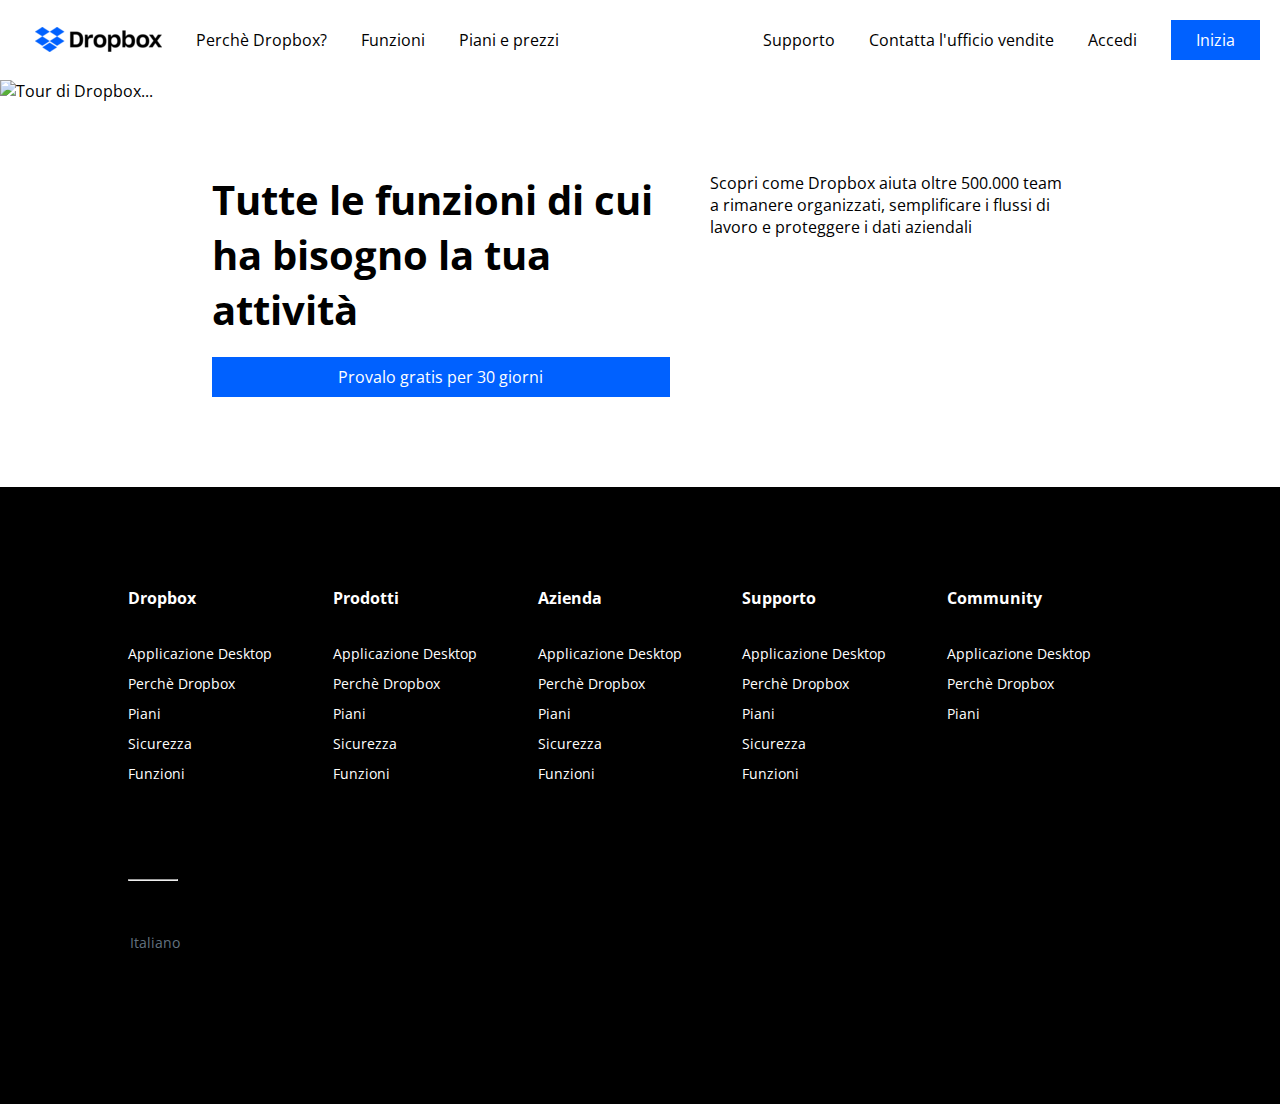
==== business/tour.html @ 6c308b87 "Tour (Funzioni) page added: header done" ====
<!DOCTYPE html>
<html lang="it">
  <head>
    <!-- Open Sans font embedding -->
    <link rel="preconnect" href="https://fonts.googleapis.com" />
    <link rel="preconnect" href="https://fonts.gstatic.com" crossorigin />
    <link
      href="https://fonts.googleapis.com/css2?family=Open+Sans:wght@300;400;600;700;800&display=swap"
      rel="stylesheet"
    />
    <!-- Fontawesome connection -->
    <script
      src="https://kit.fontawesome.com/d4284a689b.js"
      crossorigin="anonymous"
    ></script>
    <!-- Styles -->
    <link rel="stylesheet" href="../css/global-styles.css" />
    <link rel="stylesheet" href="../css/tour-style.css" />
    <title>Dropbox - Home</title>
  </head>
  <body>
    <!-- Start header -->
    <header>
      <div class="nav_bar_space"></div>

      <!-- Start navigation bar -->
      <nav class="clearfix">
        <!-- Left link list -->
        <ul>
          <li>
            <a class="logo" href="../index.html"
              ><img src="../img/logo-small.png" alt="Dropbox logo"
            /></a>
          </li>
          <li><a class="no-underline" href="#">Perch&egrave; Dropbox?</a></li>
          <li>
            <a class="no-underline" href="business/tour.html">Funzioni</a>
          </li>
          <li><a class="no-underline" href="#">Piani e prezzi</a></li>
        </ul>
        <!-- Right link list -->
        <ul>
          <li><a class="no-underline" href="#">Supporto</a></li>
          <li>
            <a class="no-underline" href="#">Contatta l'ufficio vendite</a>
          </li>
          <li><a class="no-underline" href="#">Accedi</a></li>
          <li><a class="btn-blue" href="#">Inizia</a></li>
        </ul>
      </nav>
      <!-- End navigation bar -->

      <!-- Start hero section -->
      <div class="hero">
        <img
          class="hero_image"
          src="https://aem.dropbox.com/cms/content/dam/dropbox/www/en-us/business/tour/tour_header@2x.jpg"
          alt="Tour di Dropbox..."
        />
        <div class="play_button"><i class="fas fa-play"></i></div>
        <video class="hero_video" tabindex="1" controls>
          <source
            src="https://aem.dropbox.com/cms/content/dam/dropbox/www/en-us/business/tour/Dropbox_Business_H264-compressed.mp4"
          />
        </video>
      </div>
      <!-- End hero section -->
    </header>

    <!-- Start main -->
    <main>
      <section class="row">
        <div class="col-5_9">
          <h2>Tutte le funzioni di cui ha bisogno la tua attività</h2>
          <a class="try_gratis btn-blue" href="#"
            >Provalo gratis per 30 giorni</a
          >
        </div>
        <p class="col-4_9">
          Scopri come Dropbox aiuta oltre 500.000 team a rimanere organizzati,
          semplificare i flussi di lavoro e proteggere i dati aziendali
        </p>
      </section>
    </main>
    <!-- End main -->

    <!-- Start footer -->
    <footer>
      <!-- Start site map container -->
      <div class="container">
        <div class="float-left">
          <!-- Start first link list -->
          <section class="col-1_5">
            <h4>Dropbox</h4>
            <ul>
              <li><a class="no-underline" href="#">Applicazione Desktop</a></li>
              <li>
                <a class="no-underline" href="#">Perch&egrave; Dropbox</a>
              </li>
              <li><a class="no-underline" href="#">Piani</a></li>
              <li><a class="no-underline" href="#">Sicurezza</a></li>
              <li><a class="no-underline" href="#">Funzioni</a></li>
            </ul>
            <hr />
          </section>
          <!-- End first link list -->

          <!-- Start second link list -->
          <section class="col-1_5">
            <h4>Prodotti</h4>
            <ul>
              <li><a class="no-underline" href="#">Applicazione Desktop</a></li>
              <li>
                <a class="no-underline" href="#">Perch&egrave; Dropbox</a>
              </li>
              <li><a class="no-underline" href="#">Piani</a></li>
              <li><a class="no-underline" href="#">Sicurezza</a></li>
              <li><a class="no-underline" href="#">Funzioni</a></li>
            </ul>
          </section>
          <!-- End second link list -->

          <!-- Start third link list -->
          <section class="col-1_5">
            <h4>Azienda</h4>
            <ul>
              <li><a class="no-underline" href="#">Applicazione Desktop</a></li>
              <li>
                <a class="no-underline" href="#">Perch&egrave; Dropbox</a>
              </li>
              <li><a class="no-underline" href="#">Piani</a></li>
              <li><a class="no-underline" href="#">Sicurezza</a></li>
              <li><a class="no-underline" href="#">Funzioni</a></li>
            </ul>
          </section>
          <!-- End third link list -->

          <!-- Start fourth link list -->
          <section class="col-1_5">
            <h4>Supporto</h4>
            <ul>
              <li><a class="no-underline" href="#">Applicazione Desktop</a></li>
              <li>
                <a class="no-underline" href="#">Perch&egrave; Dropbox</a>
              </li>
              <li><a class="no-underline" href="#">Piani</a></li>
              <li><a class="no-underline" href="#">Sicurezza</a></li>
              <li><a class="no-underline" href="#">Funzioni</a></li>
            </ul>
          </section>
          <!-- End fourth link list -->

          <!-- Start fifth link list -->
          <section class="col-1_5">
            <h4>Community</h4>
            <ul>
              <li><a class="no-underline" href="#">Applicazione Desktop</a></li>
              <li>
                <a class="no-underline" href="#">Perch&egrave; Dropbox</a>
              </li>
              <li><a class="no-underline" href="#">Piani</a></li>
            </ul>
          </section>
          <!-- End fifth link list -->
        </div>
        <!-- End site map container -->
        <div class="language small-text" tabindex="0">
          <i class="fas fa-globe-americas"></i> Italiano
          <i class="fas fa-caret-down"></i>
        </div>
      </div>
    </footer>
    <!-- End footer -->
  </body>
</html>
---- css/global-styles.css ----
/*>>>>>>>>>>>>>>>>>>>>>>>>>>>>>>>>>>>>>>>>>>>>>>>>>>
                  Global styles
>>>>>>>>>>>>>>>>>>>>>>>>>>>>>>>>>>>>>>>>>>>>>>>>>>>*/

/*==================================================
Table of contents:
A: RESET
    1. General
    2. Reset components
B: UTILITY CLASSES
    1. Float classes on container
    2. Rows
    3. Columns
    4. Buttons
C: TYPOGRAPHY
    1. Html tags
    2. Utility classes
D: LAYOUT
    1. HEADER
        - Nav
    2. MAIN
    3. FOOTER
==================================================*/

/*--------------------- A: RESET ---------------------*/

/*1. General*/
* {
  margin: 0;
  padding: 0;
  box-sizing: border-box;
}

.clearfix::after {
  content: "";
  display: table;
  clear: both;
}

:root {
  /*COLORS*/
  --bordeaux: #61082b;
  --blue: #0061ff;
  --light-blue: #b4d0e7;
  --grey: #637381;
  /*TYPOGRAPHY*/
  font-family: "Open Sans", sans-serif;
  font-size: 16px;
}

/*2. Reset components*/

a {
  display: inline-block;
  text-decoration: none;
  color: black;
}

li {
  list-style: none;
}

img {
  width: 100%;
}

/*------------------ B: UTILITY CLASSES ------------------*/

/*1. Float classes on container*/

.float-left > * {
  float: left;
}

.float-right > * {
  float: right;
}

.float-left::after,
.float-right::after {
  content: "";
  display: table;
  clear: both;
}

/*2. Rows*/

.row {
  width: 70%;
  margin: auto;
  max-width: 1250px;
}

.wider.row {
  width: 80%;
  max-width: 1450px;
}

.row > * {
  float: left;
  padding: 20px;
}

.width-100 {
  width: 100%;
}

.row::after {
  content: "";
  display: table;
  clear: both;
}

/*3. Columns*/

.col-1_9 {
  width: calc(100% / 9 * 1);
}

.col-3_9 {
  width: calc(100% / 9 * 3);
}

.col-4_9 {
  width: calc(100% / 9 * 4);
}

.col-5_9 {
  width: calc(100% / 9 * 5);
}

.col-6_9 {
  width: calc(100% / 9 * 6);
}

.col-1_5 {
  width: calc(100% / 5);
}

/*4. Buttons*/

.btn-blue {
  background-color: var(--blue);
  color: white;
  line-height: 40px;
  text-align: center;
}

.btn-blue:hover {
  background-color: #3c85ff;
}

.btn-white {
  background-color: white;
  color: black;
  line-height: 40px;
}

.btn-white:hover {
  background-color: #f5f5f5;
}

.btn-transparent {
  background-color: transparent;
  color: black;
  line-height: 40px;
  border: 1px solid black;
  padding: 0 20px;
}

.btn-transparent:hover {
  box-shadow: 0 0 0 1px black inset;
}

/*------------------- C: TYPOGRAPHY -------------------*/

/*1. Html tags*/

h1 {
  font-size: 77px;
}

h2 {
  font-size: 40px;
}

h3 {
  font-size: 25px;
}

h4,
h5 {
  font-size: 16px;
}

/*Utility classes*/

.small-text {
  font-size: 14px;
}

.grey-text {
  color: var(--grey);
}

.blue-text {
  color: blue;
}

.underline {
  text-decoration: underline;
}

.underline:hover {
  text-decoration: none;
}

.no-underline:hover {
  text-decoration: underline;
}

/*-------------------- D: LAYOUT --------------------*/

/* >> >> HEADER >> >> */

.nav_bar_space {
  height: 80px;
}

/*Nav*/

nav {
  background-color: white;
  position: fixed;
  top: 0;
  left: 0;
  z-index: 99;
  width: 100%;
  padding: 20px;
}

nav ul:first-child {
  float: left;
}

nav ul:last-child {
  float: right;
}

nav li {
  display: inline-block;
}

nav a {
  padding: 0 15px;
  color: black;
}

nav a:not(.logo) {
  line-height: 40px;
}

nav a.btn-blue {
  padding: 0 25px;
  margin-left: 15px;
}

.logo {
  vertical-align: middle;
}

/* >> >> MAIN >> >> */

main .row {
  padding: 50px 0;
}

main .btn-blue,
main .btn-white {
  width: 100%;
  text-align: center;
}

/* >> >> FOOTER >> >> */

footer {
  background: black;
  color: white;
  padding: 100px 0 150px;
}

footer .container {
  width: 80%;
  margin: auto;
}

footer ul {
  margin: 30px 0 90px;
}

footer li a {
  color: white;
  font-size: 14px;
  line-height: 30px;
}

footer hr {
  width: 50px;
}

footer .language {
  display: inline-block;
  padding: 2px;
  margin-top: 50px;
  cursor: pointer;
  color: var(--grey);
}

footer .language:focus {
  border-radius: 5px;
  box-shadow: 0 0 0 1px white, 0 0 0 2px var(--blue) inset;
}
---- css/tour-style.css ----
.hero {
  position: relative;
}

.hero_video {
  position: absolute;
  top: 0;
  left: 0;
  width: 100%;
  height: 50vw;
  opacity: 0;
  cursor: pointer;
  background: black;
}

.hero_image {
  height: 50vw;
  object-fit: cover;
}

.hero_video:focus {
  opacity: 100%;
}

.play_button {
  position: absolute;
  top: 48%;
  left: 50%;
  transform: translate(-50%, -50%);
  width: 80px;
  height: 80px;
  border: 2px solid white;
  border-radius: 50%;
}

.play_button i {
  position: absolute;
  top: 50%;
  left: 54%;
  transform: translate(-50%, -50%);
  font-size: 25px;
  color: white;
}

.try_gratis {
  margin: 20px 0;
  padding: 0 20px;
}
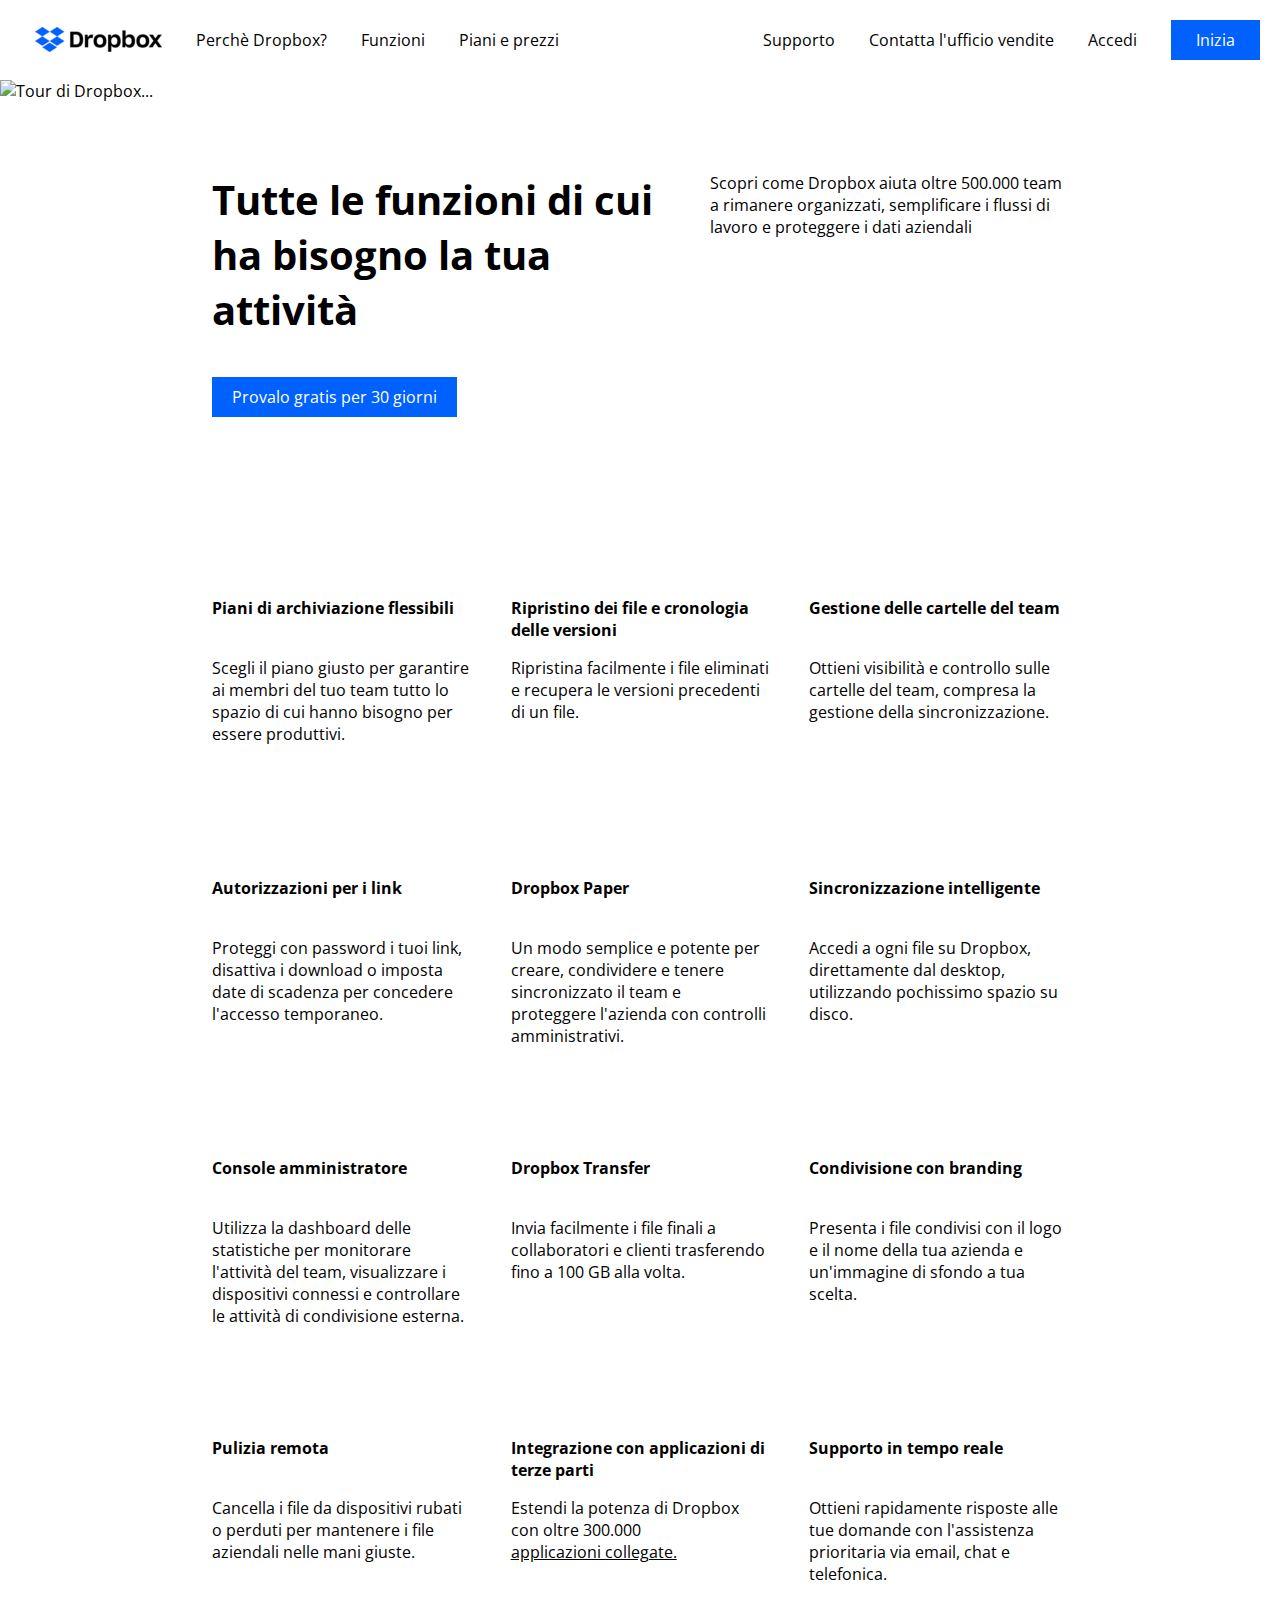
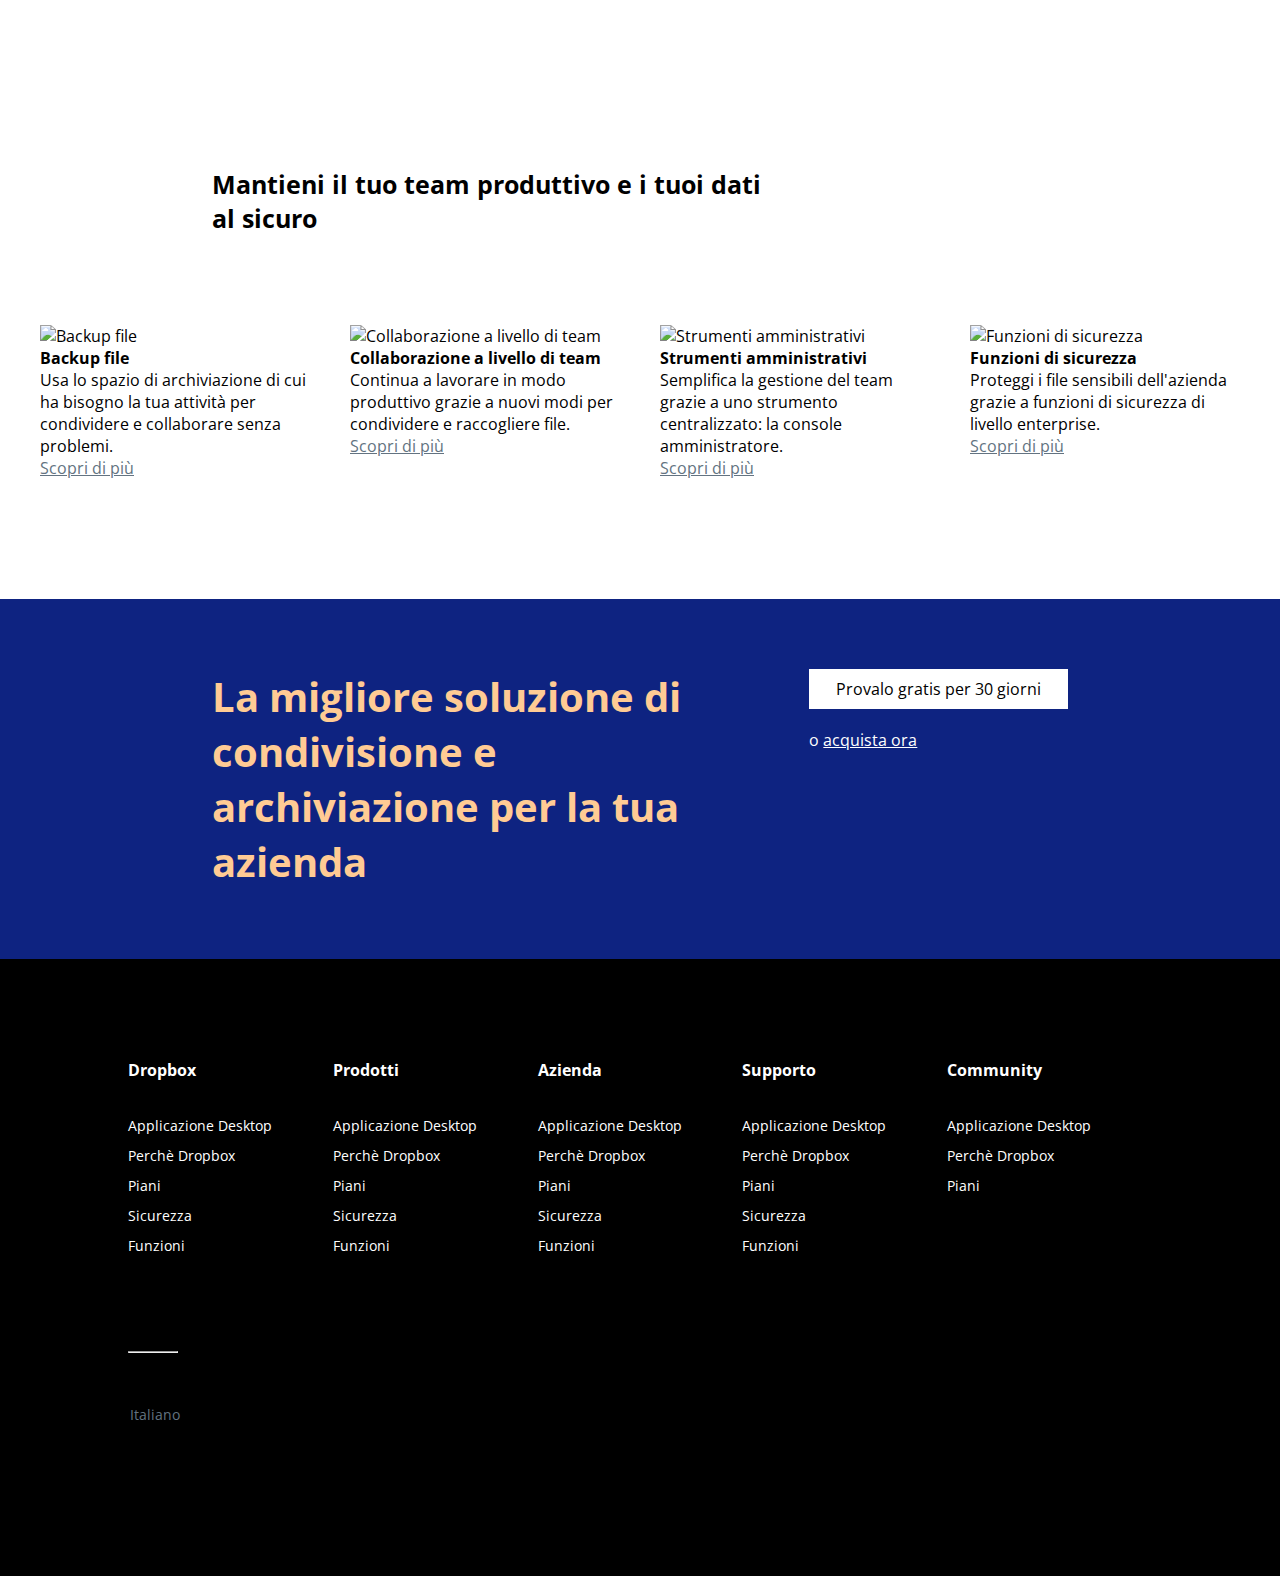
==== commit 2c1b3be5: "Tour (Funzioni) page done" ====
--- a/business/tour.html
+++ b/business/tour.html
@@ -72,7 +72,7 @@
       <section class="row">
         <div class="col-5_9">
           <h2>Tutte le funzioni di cui ha bisogno la tua attività</h2>
-          <a class="try_gratis btn-blue" href="#"
+          <a class="free_trial_btn btn-blue" href="#"
             >Provalo gratis per 30 giorni</a
           >
         </div>
@@ -81,6 +81,175 @@
           semplificare i flussi di lavoro e proteggere i dati aziendali
         </p>
       </section>
+
+      <div class="functions row">
+        <section class="function col-3_9">
+          <h4>Piani di archiviazione flessibili</h4>
+          <p>
+            Scegli il piano giusto per garantire ai membri del tuo team tutto lo
+            spazio di cui hanno bisogno per essere produttivi.
+          </p>
+        </section>
+        <section class="function col-3_9">
+          <h4>Ripristino dei file e cronologia delle versioni</h4>
+          <p>
+            Ripristina facilmente i file eliminati e recupera le versioni
+            precedenti di un file.
+          </p>
+        </section>
+        <section class="function col-3_9">
+          <h4>Gestione delle cartelle del team</h4>
+          <p>
+            Ottieni visibilità e controllo sulle cartelle del team, compresa la
+            gestione della sincronizzazione.
+          </p>
+        </section>
+
+        <section class="function col-3_9">
+          <h4>Autorizzazioni per i link</h4>
+          <p>
+            Proteggi con password i tuoi link, disattiva i download o imposta
+            date di scadenza per concedere l'accesso temporaneo.
+          </p>
+        </section>
+
+        <section class="function col-3_9">
+          <h4>Dropbox Paper</h4>
+          <p>
+            Un modo semplice e potente per creare, condividere e tenere
+            sincronizzato il team e proteggere l'azienda con controlli
+            amministrativi.
+          </p>
+        </section>
+        <section class="function col-3_9">
+          <h4>Sincronizzazione intelligente</h4>
+          <p>
+            Accedi a ogni file su Dropbox, direttamente dal desktop, utilizzando
+            pochissimo spazio su disco.
+          </p>
+        </section>
+
+        <section class="function col-3_9">
+          <h4>Console amministratore</h4>
+          <p>
+            Utilizza la dashboard delle statistiche per monitorare l'attività
+            del team, visualizzare i dispositivi connessi e controllare le
+            attività di condivisione esterna.
+          </p>
+        </section>
+        <section class="function col-3_9">
+          <h4>Dropbox Transfer</h4>
+          <p>
+            Invia facilmente i file finali a collaboratori e clienti trasferendo
+            fino a 100 GB alla volta.
+          </p>
+        </section>
+        <section class="function col-3_9">
+          <h4>Condivisione con branding</h4>
+          <p>
+            Presenta i file condivisi con il logo e il nome della tua azienda e
+            un'immagine di sfondo a tua scelta.
+          </p>
+        </section>
+
+        <section class="function col-3_9">
+          <h4>Pulizia remota</h4>
+          <p>
+            Cancella i file da dispositivi rubati o perduti per mantenere i file
+            aziendali nelle mani giuste.
+          </p>
+        </section>
+
+        <section class="function col-3_9">
+          <h4>Integrazione con applicazioni di terze parti</h4>
+          <p>
+            Estendi la potenza di Dropbox con oltre 300.000
+            <a href="" class="underline">applicazioni collegate.</a>
+          </p>
+        </section>
+        <section class="function col-3_9">
+          <h4>Supporto in tempo reale</h4>
+          <p>
+            Ottieni rapidamente risposte alle tue domande con l'assistenza
+            prioritaria via email, chat e telefonica.
+          </p>
+        </section>
+      </div>
+
+      <section class="row function_articles_header">
+        <h3 class="col-6_9">
+          Mantieni il tuo team produttivo e i tuoi dati al sicuro
+        </h3>
+      </section>
+      <div class="container_function_articles">
+        <div class="row">
+          <div class="col-1_4">
+            <img
+              src="https://aem.dropbox.com/cms/content/dam/dropbox/www/en-us/business/tour/tour_quad1@2x.jpg"
+              alt="Backup file"
+            />
+            <h4>Backup file</h4>
+            <p>
+              Usa lo spazio di archiviazione di cui ha bisogno la tua attività
+              per condividere e collaborare senza problemi.
+            </p>
+            <a href="#" class="underline grey-text">Scopri di più</a>
+          </div>
+          <div class="col-1_4">
+            <img
+              src="https://aem.dropbox.com/cms/content/dam/dropbox/www/en-us/business/tour/tour_quad2@2x.jpg"
+              alt="Collaborazione a livello di team"
+            />
+            <h4>Collaborazione a livello di team</h4>
+            <p>
+              Continua a lavorare in modo produttivo grazie a nuovi modi per
+              condividere e raccogliere file.
+            </p>
+            <a href="#" class="underline grey-text">Scopri di più</a>
+          </div>
+          <div class="col-1_4">
+            <img
+              src="https://aem.dropbox.com/cms/content/dam/dropbox/www/en-us/business/tour/tour_quad3@2x.jpg"
+              alt="Strumenti amministrativi"
+            />
+            <h4>Strumenti amministrativi</h4>
+            <p>
+              Semplifica la gestione del team grazie a uno strumento
+              centralizzato: la console amministratore.
+            </p>
+            <a href="#" class="underline grey-text">Scopri di più</a>
+          </div>
+          <div class="col-1_4">
+            <img
+              src="https://aem.dropbox.com/cms/content/dam/dropbox/www/en-us/business/tour/tour_quad4@2x.jpg"
+              alt="Funzioni di sicurezza"
+            />
+            <h4>Funzioni di sicurezza</h4>
+            <p>
+              Proteggi i file sensibili dell'azienda grazie a funzioni di
+              sicurezza di livello enterprise.
+            </p>
+            <a href="#" class="underline grey-text">Scopri di più</a>
+          </div>
+        </div>
+      </div>
+
+      <div class="container_main_call_to_action">
+        <section class="row">
+          <h2 class="col-6_9">
+            La migliore soluzione di condivisione e archiviazione per la tua
+            azienda
+          </h2>
+          <div class="col-3_9">
+            <a href="#" class="btn-white width-100"
+              >Provalo gratis per 30 giorni</a
+            >
+            <p class="white-text">
+              o <a class="underline white-text" href="#">acquista ora</a>
+            </p>
+          </div>
+        </section>
+      </div>
     </main>
     <!-- End main -->
 
--- a/css/global-styles.css
+++ b/css/global-styles.css
@@ -137,6 +137,10 @@
   width: calc(100% / 5);
 }
 
+.col-1_4 {
+  width: calc(100% / 4);
+}
+
 /*4. Buttons*/
 
 .btn-blue {
@@ -154,6 +158,7 @@
   background-color: white;
   color: black;
   line-height: 40px;
+  text-align: center;
 }
 
 .btn-white:hover {
@@ -166,6 +171,7 @@
   line-height: 40px;
   border: 1px solid black;
   padding: 0 20px;
+  text-align: center;
 }
 
 .btn-transparent:hover {
@@ -204,7 +210,11 @@
 }
 
 .blue-text {
-  color: blue;
+  color: var(--blue);
+}
+
+.white-text {
+  color: white;
 }
 
 .underline {
@@ -275,12 +285,6 @@
   padding: 50px 0;
 }
 
-main .btn-blue,
-main .btn-white {
-  width: 100%;
-  text-align: center;
-}
-
 /* >> >> FOOTER >> >> */
 
 footer {
--- a/css/tour-style.css
+++ b/css/tour-style.css
@@ -42,7 +42,38 @@
   color: white;
 }
 
-.try_gratis {
-  margin: 20px 0;
+.free_trial_btn {
+  margin: 40px 0;
   padding: 0 20px;
 }
+
+.functions .function {
+  min-height: 250px;
+  min-width: 280px;
+  margin-bottom: 30px;
+}
+
+.functions h4 {
+  min-height: 60px;
+}
+
+main .row.function_articles_header {
+  padding: 0;
+}
+
+.container_function_articles .row {
+  width: calc(100% - 40px);
+}
+
+.container_main_call_to_action {
+  margin-top: 50px;
+  background: #0e2381;
+}
+
+.container_main_call_to_action h2 {
+  color: #ffcb94;
+}
+
+.container_main_call_to_action p {
+  margin-top: 20px;
+}
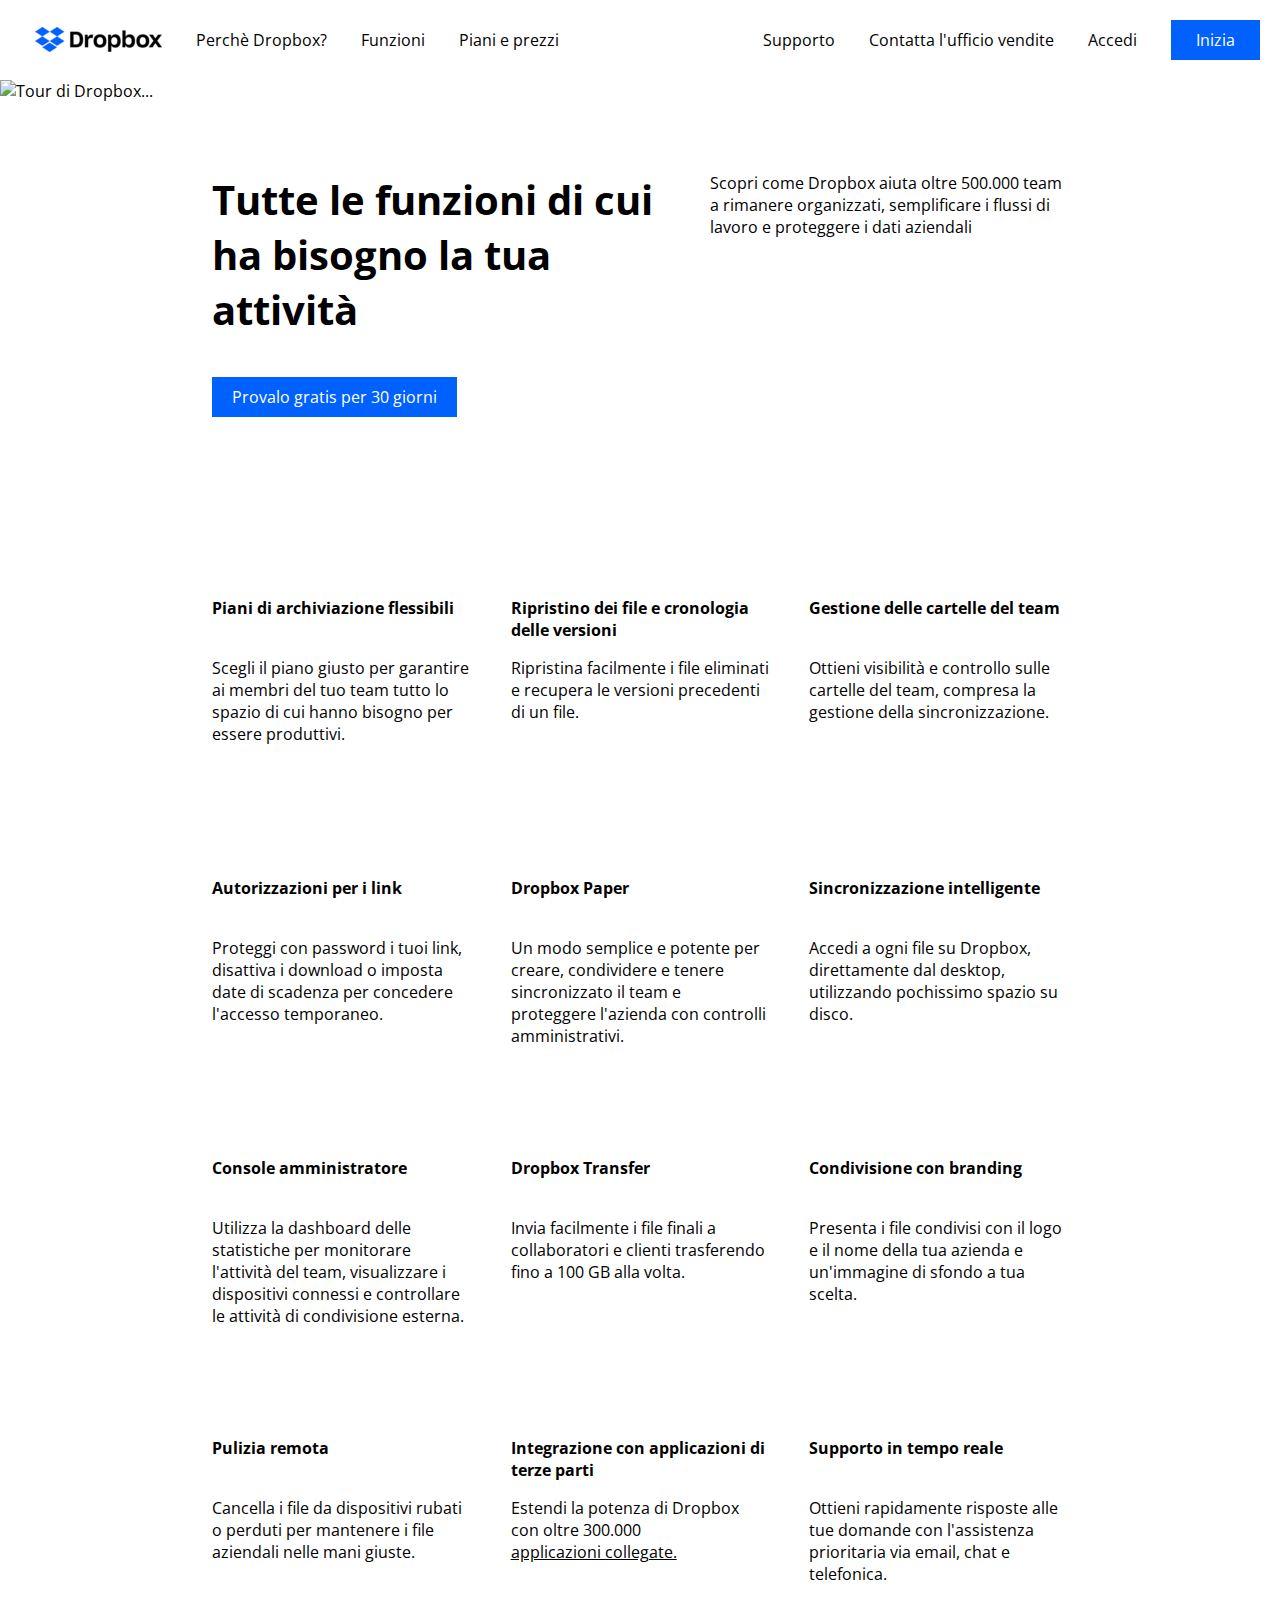
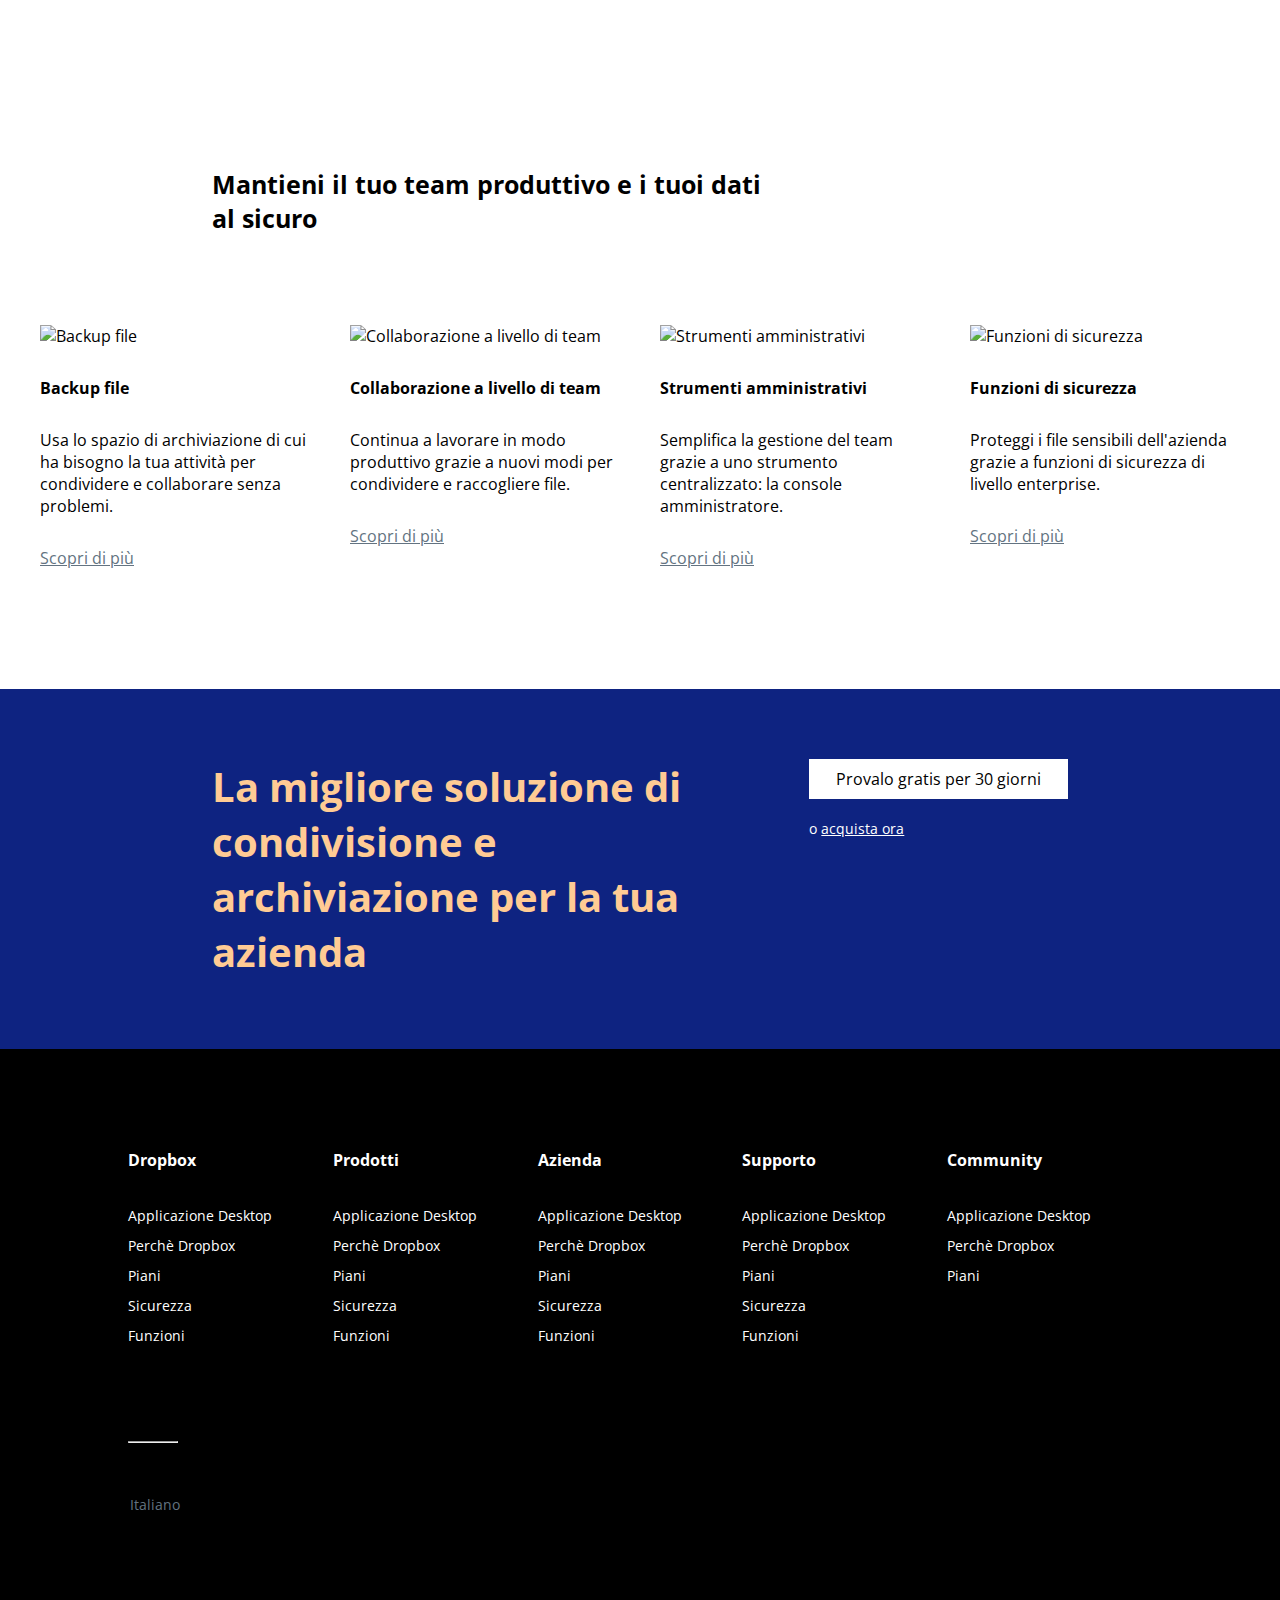
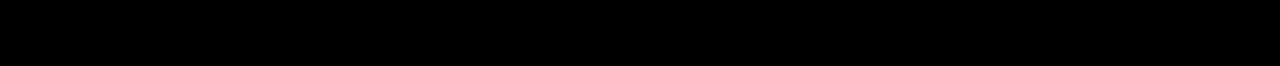
==== commit 06bc8e5e: "Minor changes" ====
--- a/business/tour.html
+++ b/business/tour.html
@@ -16,7 +16,7 @@
     <!-- Styles -->
     <link rel="stylesheet" href="../css/global-styles.css" />
     <link rel="stylesheet" href="../css/tour-style.css" />
-    <title>Dropbox - Home</title>
+    <title>Collaborazione sicura con Dropbox Business - Dropbox Business</title>
   </head>
   <body>
     <!-- Start header -->
@@ -34,7 +34,7 @@
           </li>
           <li><a class="no-underline" href="#">Perch&egrave; Dropbox?</a></li>
           <li>
-            <a class="no-underline" href="business/tour.html">Funzioni</a>
+            <a class="no-underline" href="#">Funzioni</a>
           </li>
           <li><a class="no-underline" href="#">Piani e prezzi</a></li>
         </ul>
@@ -244,7 +244,7 @@
             <a href="#" class="btn-white width-100"
               >Provalo gratis per 30 giorni</a
             >
-            <p class="white-text">
+            <p class="white-text small-text">
               o <a class="underline white-text" href="#">acquista ora</a>
             </p>
           </div>
--- a/css/tour-style.css
+++ b/css/tour-style.css
@@ -19,7 +19,7 @@
 }
 
 .hero_video:focus {
-  opacity: 100%;
+  opacity: 1;
 }
 
 .play_button {
@@ -65,6 +65,14 @@
   width: calc(100% - 40px);
 }
 
+.container_function_articles h4 {
+  margin-top: 30px;
+}
+
+.container_function_articles p {
+  margin: 30px 0;
+}
+
 .container_main_call_to_action {
   margin-top: 50px;
   background: #0e2381;
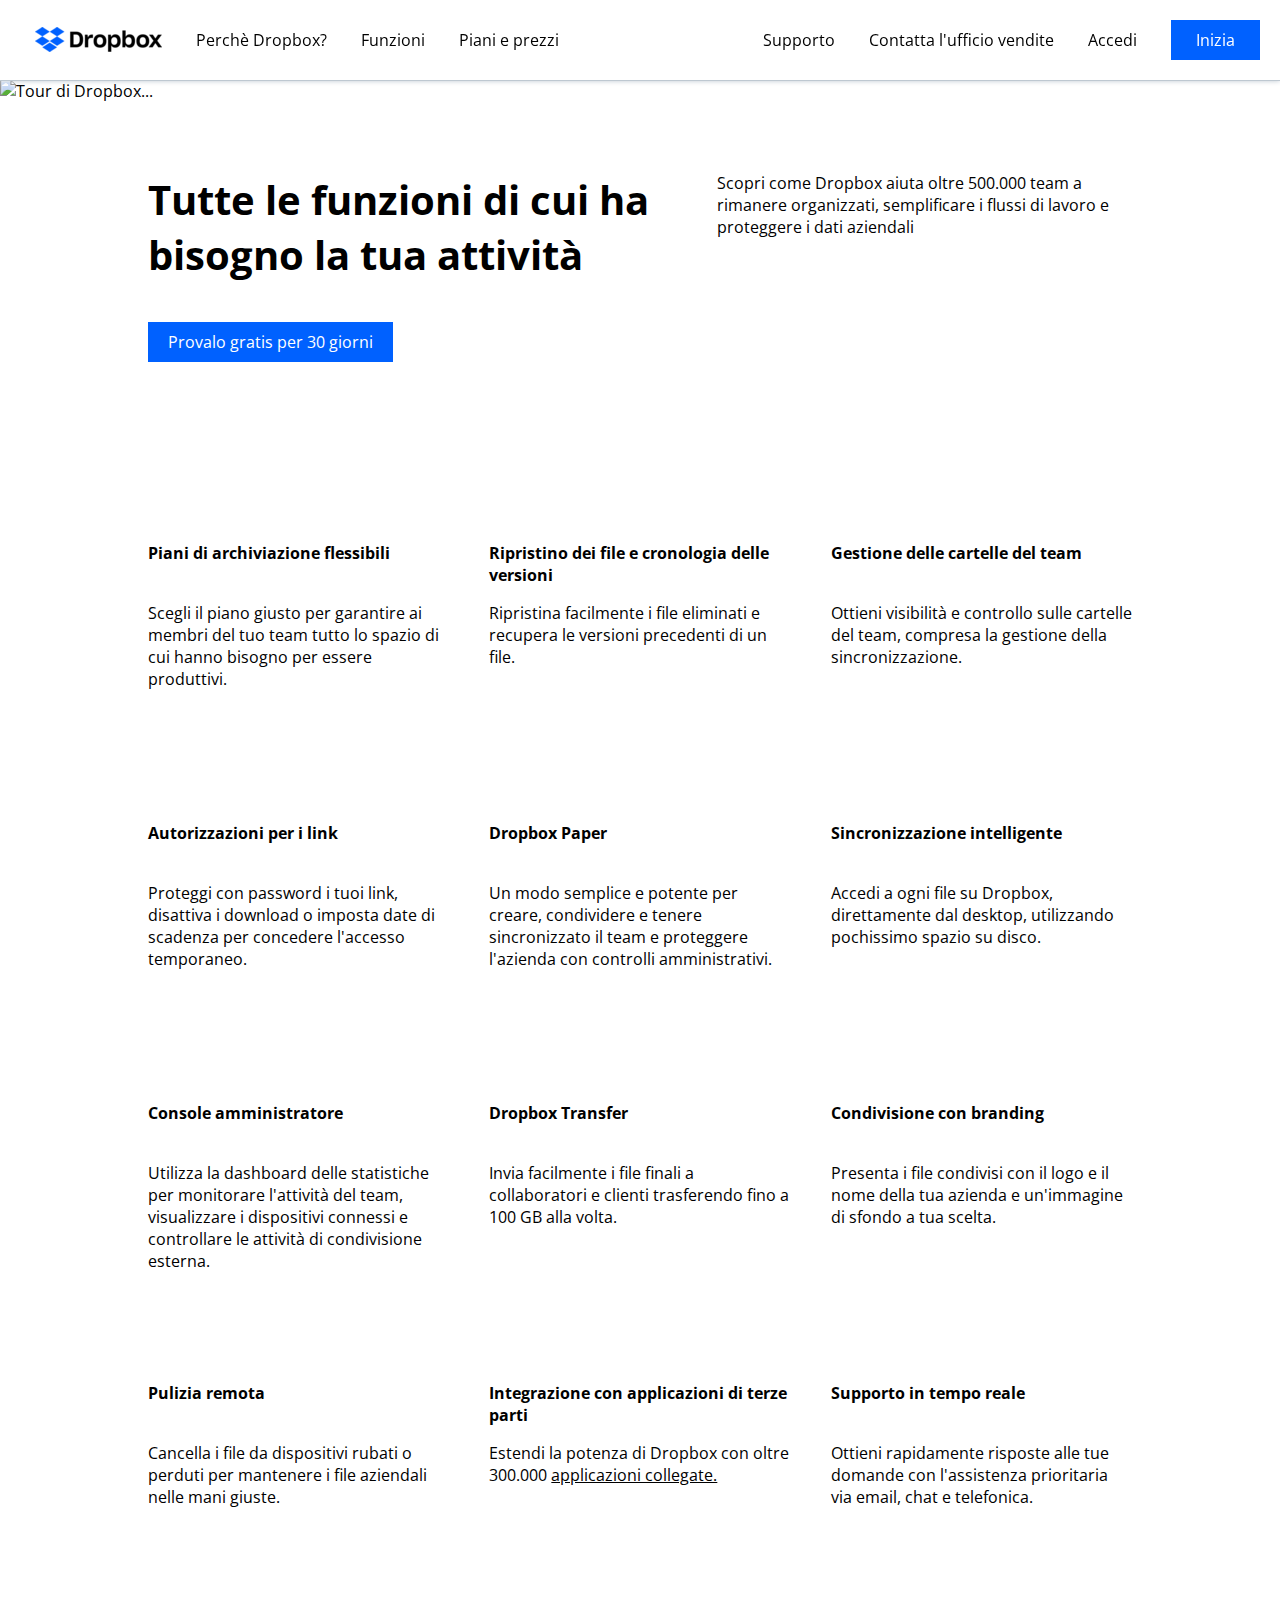
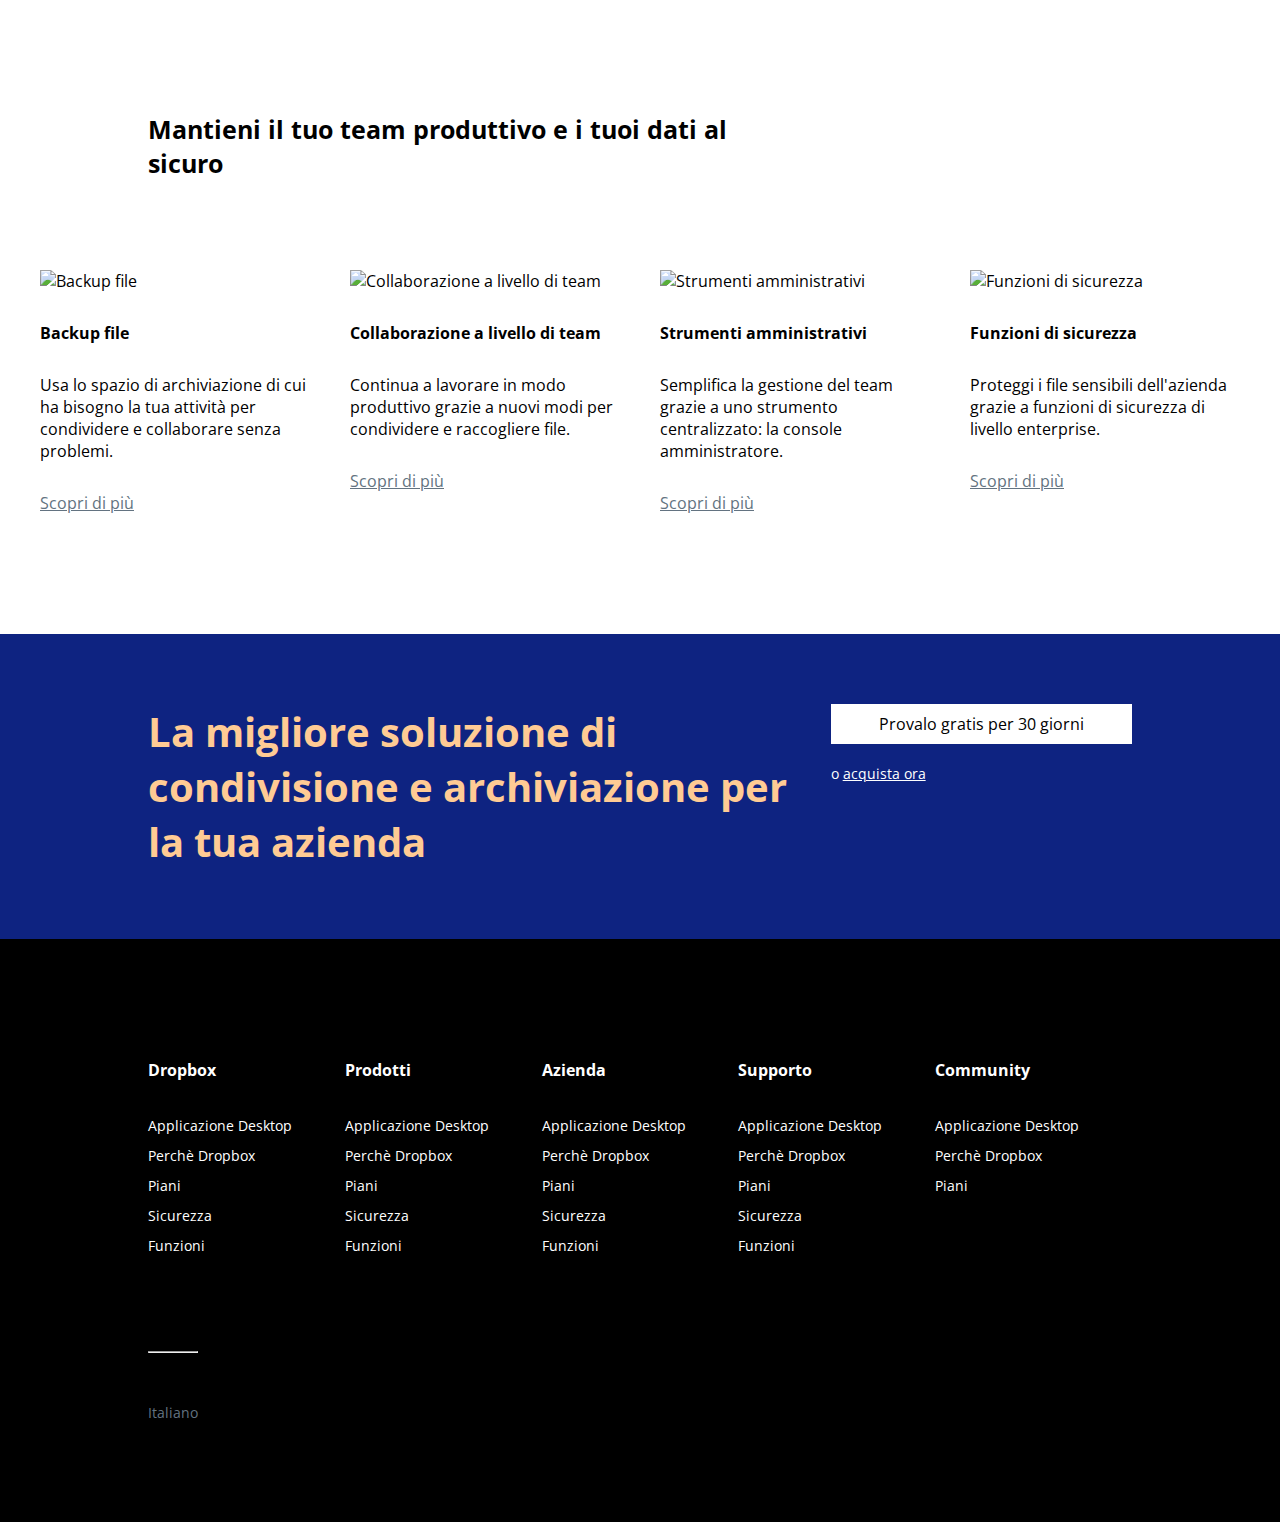
==== commit 19dcb7e8: "Refactoring navbar and  custom radio/checkbox" ====
--- a/business/tour.html
+++ b/business/tour.html
@@ -21,34 +21,43 @@
   <body>
     <!-- Start header -->
     <header>
-      <div class="nav_bar_space"></div>
-
       <!-- Start navigation bar -->
       <nav class="clearfix">
         <!-- Left link list -->
-        <ul>
+        <ul class="nav_left_links">
           <li>
-            <a class="logo" href="../index.html"
+            <a class="clickable logo" href="../index.html"
               ><img src="../img/logo-small.png" alt="Dropbox logo"
             /></a>
           </li>
-          <li><a class="no-underline" href="#">Perch&egrave; Dropbox?</a></li>
           <li>
-            <a class="no-underline" href="#">Funzioni</a>
+            <a class="clickable no-underline" href="#"
+              >Perch&egrave; Dropbox?</a
+            >
           </li>
-          <li><a class="no-underline" href="#">Piani e prezzi</a></li>
+          <li>
+            <a class="clickable no-underline" href="#">Funzioni</a>
+          </li>
+          <li><a class="clickable no-underline" href="#">Piani e prezzi</a></li>
         </ul>
         <!-- Right link list -->
-        <ul>
-          <li><a class="no-underline" href="#">Supporto</a></li>
+        <ul class="nav_right_links">
+          <li><a class="clickable no-underline" href="#">Supporto</a></li>
           <li>
-            <a class="no-underline" href="#">Contatta l'ufficio vendite</a>
+            <a class="clickable no-underline" href="#"
+              >Contatta l'ufficio vendite</a
+            >
           </li>
-          <li><a class="no-underline" href="#">Accedi</a></li>
-          <li><a class="btn-blue" href="#">Inizia</a></li>
+          <li><a class="clickable no-underline" href="#">Accedi</a></li>
+          <li>
+            <a class="clickable btn-blue" href="../business/try.html">Inizia</a>
+          </li>
         </ul>
       </nav>
       <!-- End navigation bar -->
+
+      <!-- An empty div that occupies the space of the navbar which is "position: fixed" and is out of the flow of the document -->
+      <div class="nav_bar_space"></div>
 
       <!-- Start hero section -->
       <div class="hero">
@@ -69,6 +78,7 @@
 
     <!-- Start main -->
     <main>
+      <!-- Start main heading of the page -->
       <section class="row">
         <div class="col-5_9">
           <h2>Tutte le funzioni di cui ha bisogno la tua attività</h2>
@@ -81,8 +91,11 @@
           semplificare i flussi di lavoro e proteggere i dati aziendali
         </p>
       </section>
-
+      <!-- End main heading of the page -->
+
+      <!-- Start functions grid  -->
       <div class="functions row">
+        <!-- Start first function 1/12  -->
         <section class="function col-3_9">
           <h4>Piani di archiviazione flessibili</h4>
           <p>
@@ -90,6 +103,9 @@
             spazio di cui hanno bisogno per essere produttivi.
           </p>
         </section>
+        <!-- End first function 1/12  -->
+
+        <!-- Start second function 2/12  -->
         <section class="function col-3_9">
           <h4>Ripristino dei file e cronologia delle versioni</h4>
           <p>
@@ -97,6 +113,9 @@
             precedenti di un file.
           </p>
         </section>
+        <!-- End second function 2/12  -->
+
+        <!-- Start third function 3/12  -->
         <section class="function col-3_9">
           <h4>Gestione delle cartelle del team</h4>
           <p>
@@ -104,7 +123,9 @@
             gestione della sincronizzazione.
           </p>
         </section>
-
+        <!-- End third function 3/12  -->
+
+        <!-- Start fourth function 4/12  -->
         <section class="function col-3_9">
           <h4>Autorizzazioni per i link</h4>
           <p>
@@ -112,7 +133,9 @@
             date di scadenza per concedere l'accesso temporaneo.
           </p>
         </section>
-
+        <!-- End fourth function 4/12  -->
+
+        <!-- Start fifth function 5/12  -->
         <section class="function col-3_9">
           <h4>Dropbox Paper</h4>
           <p>
@@ -121,6 +144,9 @@
             amministrativi.
           </p>
         </section>
+        <!-- End fifth function 5/12  -->
+
+        <!-- Start sixth function 6/12  -->
         <section class="function col-3_9">
           <h4>Sincronizzazione intelligente</h4>
           <p>
@@ -128,7 +154,9 @@
             pochissimo spazio su disco.
           </p>
         </section>
-
+        <!-- End sixth function 6/12  -->
+
+        <!-- Start seventh function 6/12  -->
         <section class="function col-3_9">
           <h4>Console amministratore</h4>
           <p>
@@ -137,6 +165,9 @@
             attività di condivisione esterna.
           </p>
         </section>
+        <!-- End seventh function 6/12  -->
+
+        <!-- Start eighth function 8/12  -->
         <section class="function col-3_9">
           <h4>Dropbox Transfer</h4>
           <p>
@@ -144,6 +175,9 @@
             fino a 100 GB alla volta.
           </p>
         </section>
+        <!-- End eighth function 8/12  -->
+
+        <!-- Start ninth function 9/12  -->
         <section class="function col-3_9">
           <h4>Condivisione con branding</h4>
           <p>
@@ -151,7 +185,9 @@
             un'immagine di sfondo a tua scelta.
           </p>
         </section>
-
+        <!-- End ninth function 9/12  -->
+
+        <!-- Start tenth function 10/12  -->
         <section class="function col-3_9">
           <h4>Pulizia remota</h4>
           <p>
@@ -159,7 +195,9 @@
             aziendali nelle mani giuste.
           </p>
         </section>
-
+        <!-- End tenth function 10/12  -->
+
+        <!-- Start eleventh function 11/12  -->
         <section class="function col-3_9">
           <h4>Integrazione con applicazioni di terze parti</h4>
           <p>
@@ -167,6 +205,9 @@
             <a href="" class="underline">applicazioni collegate.</a>
           </p>
         </section>
+        <!-- End eleventh function 11/12  -->
+
+        <!-- Start twelfth function 12/12  -->
         <section class="function col-3_9">
           <h4>Supporto in tempo reale</h4>
           <p>
@@ -174,14 +215,21 @@
             prioritaria via email, chat e telefonica.
           </p>
         </section>
+        <!-- End twelfth function 12/12  -->
       </div>
-
+      <!-- Start functions grid  -->
+
+      <!-- Start section of arcticles heading -->
       <section class="row function_articles_header">
         <h3 class="col-6_9">
           Mantieni il tuo team produttivo e i tuoi dati al sicuro
         </h3>
       </section>
+      <!-- End section of arcticles heading -->
+
+      <!-- Start section of arcticles about functions -->
       <div class="container_function_articles">
+        <!-- Start first article 1/4 -->
         <div class="row">
           <div class="col-1_4">
             <img
@@ -195,6 +243,9 @@
             </p>
             <a href="#" class="underline grey-text">Scopri di più</a>
           </div>
+          <!-- End first article 1/4 -->
+
+          <!-- Start second article 2/4 -->
           <div class="col-1_4">
             <img
               src="https://aem.dropbox.com/cms/content/dam/dropbox/www/en-us/business/tour/tour_quad2@2x.jpg"
@@ -207,6 +258,9 @@
             </p>
             <a href="#" class="underline grey-text">Scopri di più</a>
           </div>
+          <!-- End second article 2/4 -->
+
+          <!-- Start third article 3/4 -->
           <div class="col-1_4">
             <img
               src="https://aem.dropbox.com/cms/content/dam/dropbox/www/en-us/business/tour/tour_quad3@2x.jpg"
@@ -219,6 +273,9 @@
             </p>
             <a href="#" class="underline grey-text">Scopri di più</a>
           </div>
+          <!-- End third article 3/4 -->
+
+          <!-- Start fourth article 4/4 -->
           <div class="col-1_4">
             <img
               src="https://aem.dropbox.com/cms/content/dam/dropbox/www/en-us/business/tour/tour_quad4@2x.jpg"
@@ -231,9 +288,12 @@
             </p>
             <a href="#" class="underline grey-text">Scopri di più</a>
           </div>
+          <!-- End fourth article 4/4 -->
         </div>
       </div>
-
+      <!-- Start section of arcticles about functions -->
+
+      <!-- Start main call to action -->
       <div class="container_main_call_to_action">
         <section class="row">
           <h2 class="col-6_9">
@@ -250,14 +310,15 @@
           </div>
         </section>
       </div>
+      <!-- End main call to action -->
     </main>
     <!-- End main -->
 
     <!-- Start footer -->
     <footer>
       <!-- Start site map container -->
-      <div class="container">
-        <div class="float-left">
+      <div class="wider row">
+        <div class="width-100 all-children-float-left">
           <!-- Start first link list -->
           <section class="col-1_5">
             <h4>Dropbox</h4>
--- a/css/global-styles.css
+++ b/css/global-styles.css
@@ -12,6 +12,8 @@
     2. Rows
     3. Columns
     4. Buttons
+    5. Custom radio buttons
+    6. Custom checkbox
 C: TYPOGRAPHY
     1. Html tags
     2. Utility classes
@@ -43,6 +45,7 @@
   --blue: #0061ff;
   --light-blue: #b4d0e7;
   --grey: #637381;
+  --light-grey: #bec8d1;
   /*TYPOGRAPHY*/
   font-family: "Open Sans", sans-serif;
   font-size: 16px;
@@ -68,16 +71,16 @@
 
 /*1. Float classes on container*/
 
-.float-left > * {
+.all-children-float-left > * {
   float: left;
 }
 
-.float-right > * {
+.all-children-float-right > * {
   float: right;
 }
 
-.float-left::after,
-.float-right::after {
+.all-children-float-left::after,
+.all-children-float-right::after {
   content: "";
   display: table;
   clear: both;
@@ -86,7 +89,7 @@
 /*2. Rows*/
 
 .row {
-  width: 70%;
+  width: 80%;
   margin: auto;
   max-width: 1250px;
 }
@@ -133,12 +136,20 @@
   width: calc(100% / 9 * 6);
 }
 
+.col-7_9 {
+  width: calc(100% / 9 * 7);
+}
+
 .col-1_5 {
   width: calc(100% / 5);
 }
 
 .col-1_4 {
   width: calc(100% / 4);
+}
+
+.col-1_2 {
+  width: calc(100% / 2);
 }
 
 /*4. Buttons*/
@@ -176,6 +187,67 @@
 
 .btn-transparent:hover {
   box-shadow: 0 0 0 1px black inset;
+}
+
+/*5. Custom radio buttons*/
+
+.custom-radio-button {
+  opacity: 0;
+}
+
+.custom-radio-button + label {
+  position: relative;
+  cursor: pointer;
+}
+
+.custom-radio-button + label::before {
+  content: "";
+  position: absolute;
+  height: 20px;
+  width: 20px;
+  border-radius: 50%;
+  border: 1px solid var(--grey);
+  transition: all 0.2s;
+}
+
+.custom-radio-button:checked + label::before {
+  border: none;
+  box-shadow: 0 0 0 5px var(--blue) inset;
+}
+
+/*6. Custom checkbox*/
+
+.custom-checkbox {
+  opacity: 0;
+}
+
+.custom-checkbox + label {
+  position: absolute;
+  height: 18px;
+  width: 18px;
+  border-radius: 2px;
+  border: 1px solid var(--light-grey);
+  transition: all 0.2s;
+}
+
+.custom-checkbox + label i {
+  position: absolute;
+  font-size: 23px;
+  top: 50%;
+  left: 50%;
+  transform: translate(-50%, -50%);
+  color: var(--blue);
+  opacity: 0;
+  transition: all 0.2s;
+}
+
+.custom-checkbox:checked + label i {
+  opacity: 100;
+}
+
+.custom-checkbox:checked + label {
+  border: 0px solid var(--light-grey);
+  box-shadow: 0 0 8px var(--blue);
 }
 
 /*------------------- C: TYPOGRAPHY -------------------*/
@@ -247,36 +319,39 @@
   z-index: 99;
   width: 100%;
   padding: 20px;
-}
-
-nav ul:first-child {
+  border-bottom: 1px solid var(--light-grey);
+  box-shadow: 0 0 5px var(--light-grey);
+}
+
+nav .nav_left_links {
   float: left;
 }
 
-nav ul:last-child {
+nav .nav_right_links {
   float: right;
 }
 
-nav li {
+nav > ul li {
   display: inline-block;
 }
 
-nav a {
+nav .clickable:not(.btn-blue) {
   padding: 0 15px;
   color: black;
 }
 
-nav a:not(.logo) {
+nav .clickable:not(.logo) {
   line-height: 40px;
 }
 
-nav a.btn-blue {
+nav .clickable.btn-blue {
   padding: 0 25px;
   margin-left: 15px;
 }
 
 .logo {
   vertical-align: middle;
+  padding: 8px 0 7px;
 }
 
 /* >> >> MAIN >> >> */
@@ -287,15 +362,10 @@
 
 /* >> >> FOOTER >> >> */
 
-footer {
+footer:not(.footer-light) {
   background: black;
   color: white;
-  padding: 100px 0 150px;
-}
-
-footer .container {
-  width: 80%;
-  margin: auto;
+  padding: 100px 0 100px;
 }
 
 footer ul {
@@ -303,19 +373,23 @@
 }
 
 footer li a {
-  color: white;
   font-size: 14px;
   line-height: 30px;
 }
 
-footer hr {
+footer:not(.footer-light) li a {
+  color: white;
+}
+
+footer section hr {
   width: 50px;
 }
 
 footer .language {
   display: inline-block;
-  padding: 2px;
-  margin-top: 50px;
+  margin-top: 30px;
+  margin-left: 20px;
+  padding: 0;
   cursor: pointer;
   color: var(--grey);
 }
@@ -324,3 +398,20 @@
   border-radius: 5px;
   box-shadow: 0 0 0 1px white, 0 0 0 2px var(--blue) inset;
 }
+
+/* >> >> FOOTER LIGHT >> >> */
+
+.footer-light,
+.footer-light li a {
+  color: var(--grey);
+}
+
+.footer-light hr {
+  padding-top: 0;
+  padding-bottom: 0;
+  margin-bottom: 30px;
+}
+
+.footer-light .language {
+  margin-top: 20px;
+}
--- a/css/tour-style.css
+++ b/css/tour-style.css
@@ -1,3 +1,17 @@
+/*=======================================
+Table of content:
+A: HEADER
+  - Hero section
+B: MAIN
+  - Main heading
+  - Functions section
+  - Articles about functions
+  - Main call to action
+=======================================*/
+
+/* >> >> A: HEADER >> >> */
+
+/*Hero section*/
 .hero {
   position: relative;
 }
@@ -9,17 +23,25 @@
   width: 100%;
   height: 50vw;
   opacity: 0;
+  /*The video is hidden, even if it remains 
+  on top of the image so it is focusable*/
   cursor: pointer;
   background: black;
+}
+
+.hero_video:focus {
+  /*When the video is focused it is shown. 
+  This is a hack to partially imitate what should be made with 
+  javascript to play the video and make the hero image disappear.
+  The problem with this solution is that when the focus moves 
+  to something else, while the video continues playing, it 
+  disappears and the image is revealed.*/
+  opacity: 1;
 }
 
 .hero_image {
   height: 50vw;
   object-fit: cover;
-}
-
-.hero_video:focus {
-  opacity: 1;
 }
 
 .play_button {
@@ -42,10 +64,16 @@
   color: white;
 }
 
+/* >> >> B: MAIN >> >> */
+
+/*Main heading*/
+
 .free_trial_btn {
   margin: 40px 0;
   padding: 0 20px;
 }
+
+/*Functions section*/
 
 .functions .function {
   min-height: 250px;
@@ -56,6 +84,8 @@
 .functions h4 {
   min-height: 60px;
 }
+
+/*Articles about functions*/
 
 main .row.function_articles_header {
   padding: 0;
@@ -73,6 +103,8 @@
   margin: 30px 0;
 }
 
+/*Main call to action*/
+
 .container_main_call_to_action {
   margin-top: 50px;
   background: #0e2381;
